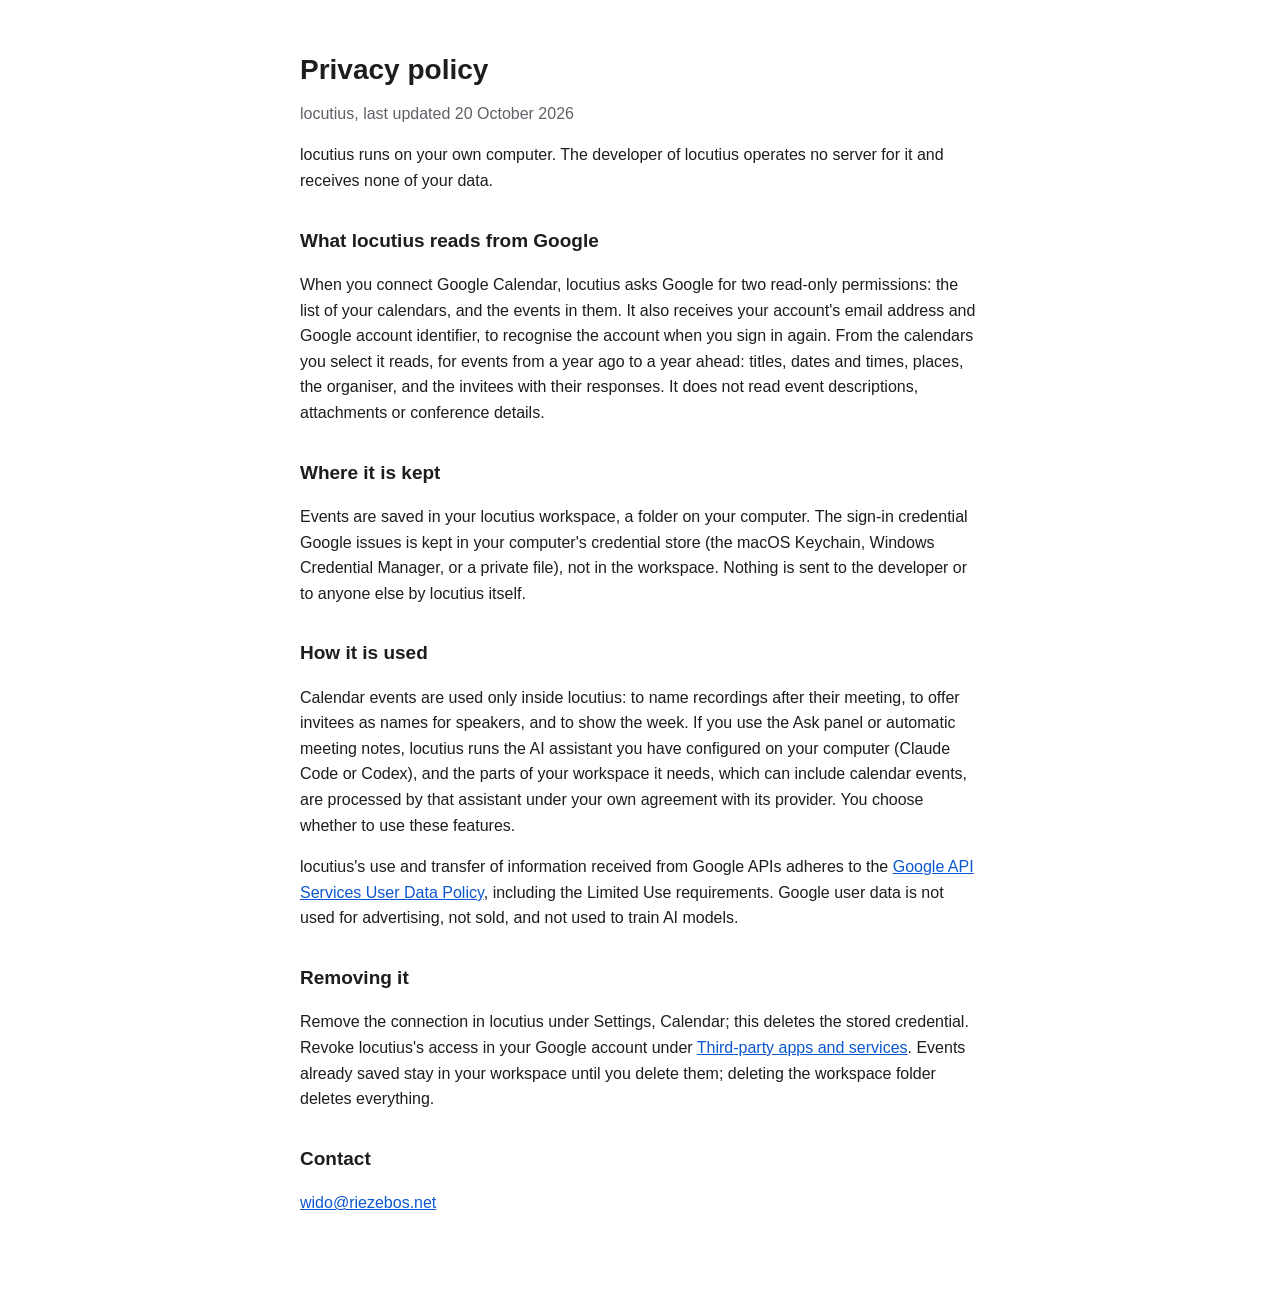
==== locutius/privacy.html @ e172994d "locutius home page and privacy policy Co-Authored-By: Claude Opus 5.5 <noreply@anthropic.com>" ====
<!doctype html>
<html lang="en">
<head>
<meta charset="utf-8">
<meta name="viewport" content="width=device-width, initial-scale=1">
<title>locutius privacy policy</title>
<link rel="stylesheet" href="style.css">
</head>
<body>
<main>
<h1>Privacy policy</h1>
<p class="sub">locutius, last updated 20 October 2026</p>
<p>locutius runs on your own computer. The developer of locutius operates no server for it and receives none of your data.</p>
<h2>What locutius reads from Google</h2>
<p>When you connect Google Calendar, locutius asks Google for two read-only permissions: the list of your calendars, and the events in them. It also receives your account's email address and Google account identifier, to recognise the account when you sign in again. From the calendars you select it reads, for events from a year ago to a year ahead: titles, dates and times, places, the organiser, and the invitees with their responses. It does not read event descriptions, attachments or conference details.</p>
<h2>Where it is kept</h2>
<p>Events are saved in your locutius workspace, a folder on your computer. The sign-in credential Google issues is kept in your computer's credential store (the macOS Keychain, Windows Credential Manager, or a private file), not in the workspace. Nothing is sent to the developer or to anyone else by locutius itself.</p>
<h2>How it is used</h2>
<p>Calendar events are used only inside locutius: to name recordings after their meeting, to offer invitees as names for speakers, and to show the week. If you use the Ask panel or automatic meeting notes, locutius runs the AI assistant you have configured on your computer (Claude Code or Codex), and the parts of your workspace it needs, which can include calendar events, are processed by that assistant under your own agreement with its provider. You choose whether to use these features.</p>
<p>locutius's use and transfer of information received from Google APIs adheres to the <a href="https://developers.google.com/terms/api-services-user-data-policy">Google API Services User Data Policy</a>, including the Limited Use requirements. Google user data is not used for advertising, not sold, and not used to train AI models.</p>
<h2>Removing it</h2>
<p>Remove the connection in locutius under Settings, Calendar; this deletes the stored credential. Revoke locutius's access in your Google account under <a href="https://myaccount.google.com/connections">Third-party apps and services</a>. Events already saved stay in your workspace until you delete them; deleting the workspace folder deletes everything.</p>
<h2>Contact</h2>
<p><a href="mailto:wido@riezebos.net">wido@riezebos.net</a></p>
</main>
</body>
</html>
---- locutius/style.css ----
:root { --bg: #ffffff; --text: #1d1d1f; --muted: #5f6368; --link: #0b57d0; }
@media (prefers-color-scheme: dark) { :root { --bg: #161618; --text: #ececec; --muted: #a0a0a5; --link: #8ab4f8; } }
body { margin: 0; background: var(--bg); color: var(--text); font: 16px/1.6 -apple-system, BlinkMacSystemFont, "Segoe UI", Roboto, sans-serif; }
main { max-width: 680px; margin: 0 auto; padding: 48px 16px 64px; }
h1 { font-size: 28px; margin: 0 0 8px; }
h2 { font-size: 19px; margin: 32px 0 8px; }
p, li { color: var(--text); }
.sub { color: var(--muted); margin-top: 0; }
a { color: var(--link); }
footer { margin-top: 48px; color: var(--muted); font-size: 14px; }
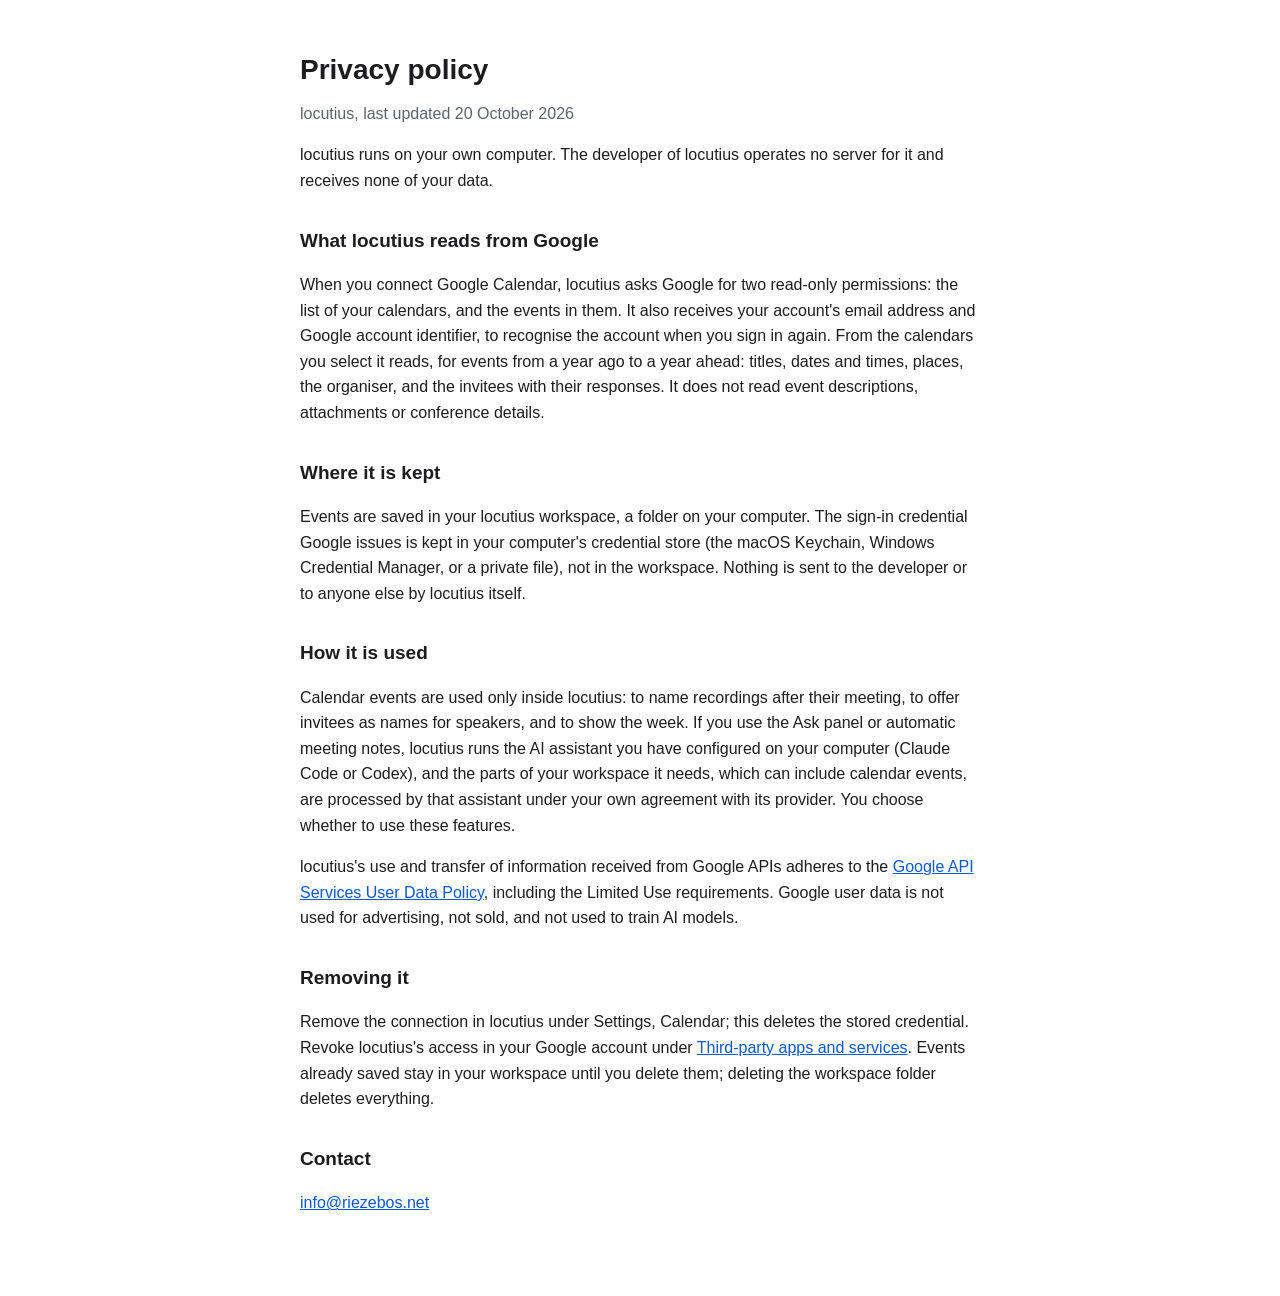
==== commit 18182226: "Update contact email in privacy.html" ====
--- a/locutius/privacy.html
+++ b/locutius/privacy.html
@@ -21,7 +21,7 @@
 <h2>Removing it</h2>
 <p>Remove the connection in locutius under Settings, Calendar; this deletes the stored credential. Revoke locutius's access in your Google account under <a href="https://myaccount.google.com/connections">Third-party apps and services</a>. Events already saved stay in your workspace until you delete them; deleting the workspace folder deletes everything.</p>
 <h2>Contact</h2>
-<p><a href="mailto:wido@riezebos.net">wido@riezebos.net</a></p>
+<p><a href="mailto:info@riezebos.net">info@riezebos.net</a></p>
 </main>
 </body>
 </html>
